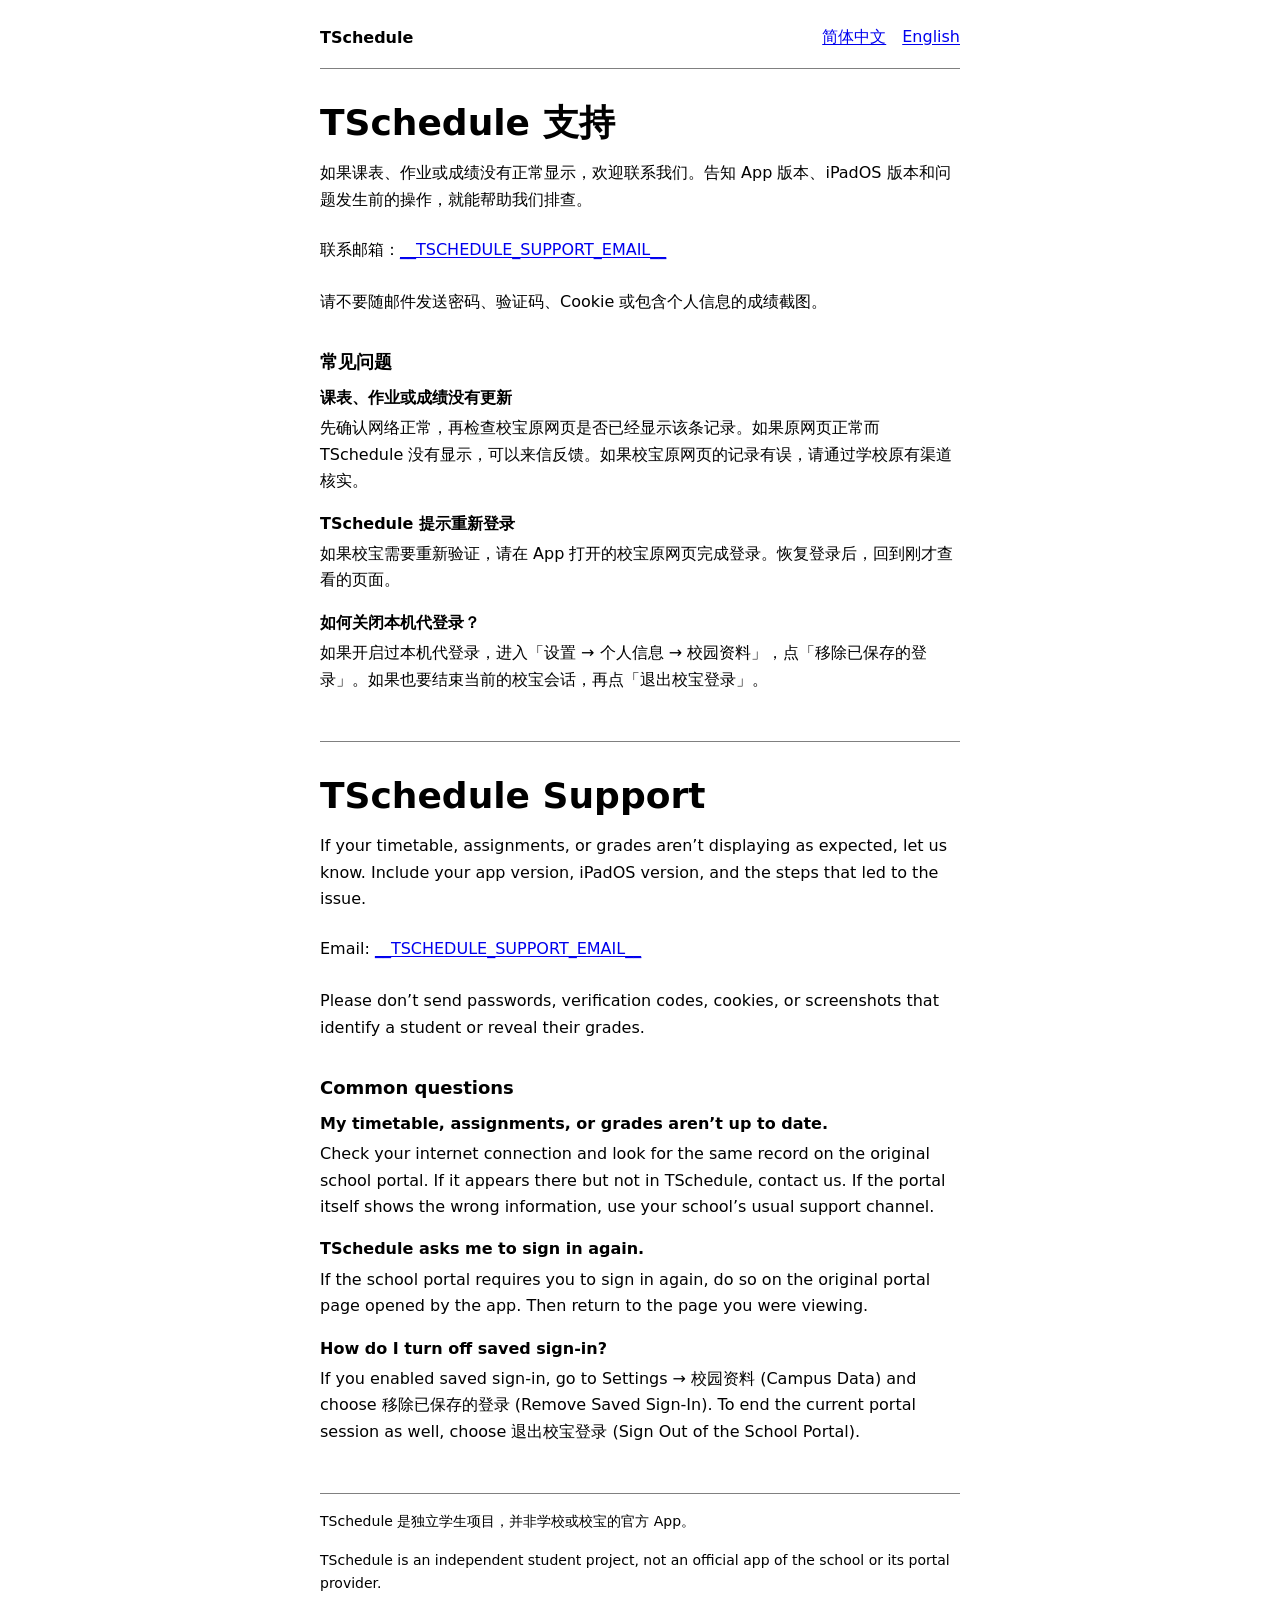
==== docs/tschedule-support/index.html @ 207863bd "Add TSchedule native iPad app, demo service and project documentation" ====
<!doctype html>
<html lang="zh-Hans">
<head>
  <meta charset="utf-8">
  <meta name="viewport" content="width=device-width, initial-scale=1">
  <meta name="description" content="获取 TSchedule for iPad 的帮助与联系方式。Get help with TSchedule for iPad.">
  <title>TSchedule 支持 · App Support</title>
  <style>
    :root {
      color-scheme: light dark;
      --color-background-primary: Canvas;
      --color-text-primary: CanvasText;
      --color-border-default: GrayText;
      --color-action-primary: LinkText;
      --color-action-visited: VisitedText;
      --spacing-small: 0.5rem;
      --spacing-medium: 1rem;
      --spacing-large: 2rem;
      --spacing-section: 3rem;
      font-family: system-ui, sans-serif;
      line-height: 1.65;
    }

    body {
      margin: 0;
      background: var(--color-background-primary);
      color: var(--color-text-primary);
    }

    .page {
      max-inline-size: 40rem;
      margin-inline: auto;
      padding: var(--spacing-medium) clamp(1rem, 5vw, 2rem) var(--spacing-section);
    }

    .masthead {
      display: flex;
      flex-wrap: wrap;
      align-items: center;
      justify-content: space-between;
      column-gap: var(--spacing-large);
      padding-block-end: var(--spacing-small);
      border-block-end: 1px solid var(--color-border-default);
    }

    .wordmark { font-weight: 700; }

    .languages {
      display: flex;
      flex-wrap: wrap;
      gap: 0 var(--spacing-medium);
    }

    a {
      color: var(--color-action-primary);
      overflow-wrap: anywhere;
      text-underline-offset: 0.15em;
    }

    a:visited { color: var(--color-action-visited); }

    a:hover { text-decoration-thickness: 0.13em; }

    a:focus-visible {
      outline: 2px solid var(--color-action-primary);
      outline-offset: 4px;
    }

    .languages a, .contact a {
      display: inline-block;
      box-sizing: border-box;
      min-block-size: 2.75rem;
      max-inline-size: 100%;
      padding-block: var(--spacing-small);
    }

    section {
      scroll-margin-block-start: var(--spacing-medium);
      padding-block-start: var(--spacing-large);
    }

    section + section, footer {
      margin-block-start: var(--spacing-section);
      border-block-start: 1px solid var(--color-border-default);
    }

    .support-title {
      margin: 0 0 var(--spacing-medium);
      font-size: clamp(1.65rem, 4vw, 2.25rem);
      line-height: 1.2;
    }

    .questions-title {
      margin: var(--spacing-large) 0 var(--spacing-small);
      font-size: 1.125rem;
    }

    p, dl, dd { margin: 0; }

    p + p, dt:not(:first-child) { margin-block-start: var(--spacing-medium); }

    dt { font-weight: 600; }

    dd { margin-block-start: 0.25rem; }

    .contact { font-style: normal; }

    footer {
      padding-block-start: var(--spacing-medium);
      font-size: 0.875rem;
    }
  </style>
</head>
<body>
  <div class="page">
    <header class="masthead">
      <span class="wordmark" lang="en">TSchedule</span>
      <nav class="languages" aria-label="页面语言 / Languages">
        <a href="#zh-hans">简体中文</a>
        <a href="#en" lang="en">English</a>
      </nav>
    </header>

    <main>
      <section id="zh-hans" aria-labelledby="support-zh">
        <h1 id="support-zh" class="support-title">TSchedule 支持</h1>
        <p>如果课表、作业或成绩没有正常显示，欢迎联系我们。告知 App 版本、iPadOS 版本和问题发生前的操作，就能帮助我们排查。</p>
        <p class="contact">联系邮箱：<a href="mailto:__TSCHEDULE_SUPPORT_EMAIL__">__TSCHEDULE_SUPPORT_EMAIL__</a></p>
        <p>请不要随邮件发送密码、验证码、<span lang="en">Cookie</span> 或包含个人信息的成绩截图。</p>

        <h2 class="questions-title">常见问题</h2>
        <dl>
          <dt>课表、作业或成绩没有更新</dt>
          <dd>先确认网络正常，再检查校宝原网页是否已经显示该条记录。如果原网页正常而 TSchedule 没有显示，可以来信反馈。如果校宝原网页的记录有误，请通过学校原有渠道核实。</dd>

          <dt>TSchedule 提示重新登录</dt>
          <dd>如果校宝需要重新验证，请在 App 打开的校宝原网页完成登录。恢复登录后，回到刚才查看的页面。</dd>

          <dt>如何关闭本机代登录？</dt>
          <dd>如果开启过本机代登录，进入「设置 → 个人信息 → 校园资料」，点「移除已保存的登录」。如果也要结束当前的校宝会话，再点「退出校宝登录」。</dd>
        </dl>
      </section>

      <section id="en" lang="en" aria-labelledby="support-en">
        <h2 id="support-en" class="support-title">TSchedule Support</h2>
        <p>If your timetable, assignments, or grades aren’t displaying as expected, let us know. Include your app version, iPadOS version, and the steps that led to the issue.</p>
        <p class="contact">Email: <a href="mailto:__TSCHEDULE_SUPPORT_EMAIL__">__TSCHEDULE_SUPPORT_EMAIL__</a></p>
        <p>Please don’t send passwords, verification codes, cookies, or screenshots that identify a student or reveal their grades.</p>

        <h3 class="questions-title">Common questions</h3>
        <dl>
          <dt>My timetable, assignments, or grades aren’t up to date.</dt>
          <dd>Check your internet connection and look for the same record on the original school portal. If it appears there but not in TSchedule, contact us. If the portal itself shows the wrong information, use your school’s usual support channel.</dd>

          <dt>TSchedule asks me to sign in again.</dt>
          <dd>If the school portal requires you to sign in again, do so on the original portal page opened by the app. Then return to the page you were viewing.</dd>

          <dt>How do I turn off saved sign-in?</dt>
          <dd>If you enabled saved sign-in, go to Settings → <span lang="zh-Hans">校园资料</span> (Campus Data) and choose <span lang="zh-Hans">移除已保存的登录</span> (Remove Saved Sign-In). To end the current portal session as well, choose <span lang="zh-Hans">退出校宝登录</span> (Sign Out of the School Portal).</dd>
        </dl>
      </section>
    </main>

    <footer>
      <p>TSchedule 是独立学生项目，并非学校或校宝的官方 App。</p>
      <p lang="en">TSchedule is an independent student project, not an official app of the school or its portal provider.</p>
    </footer>
  </div>
</body>
</html>
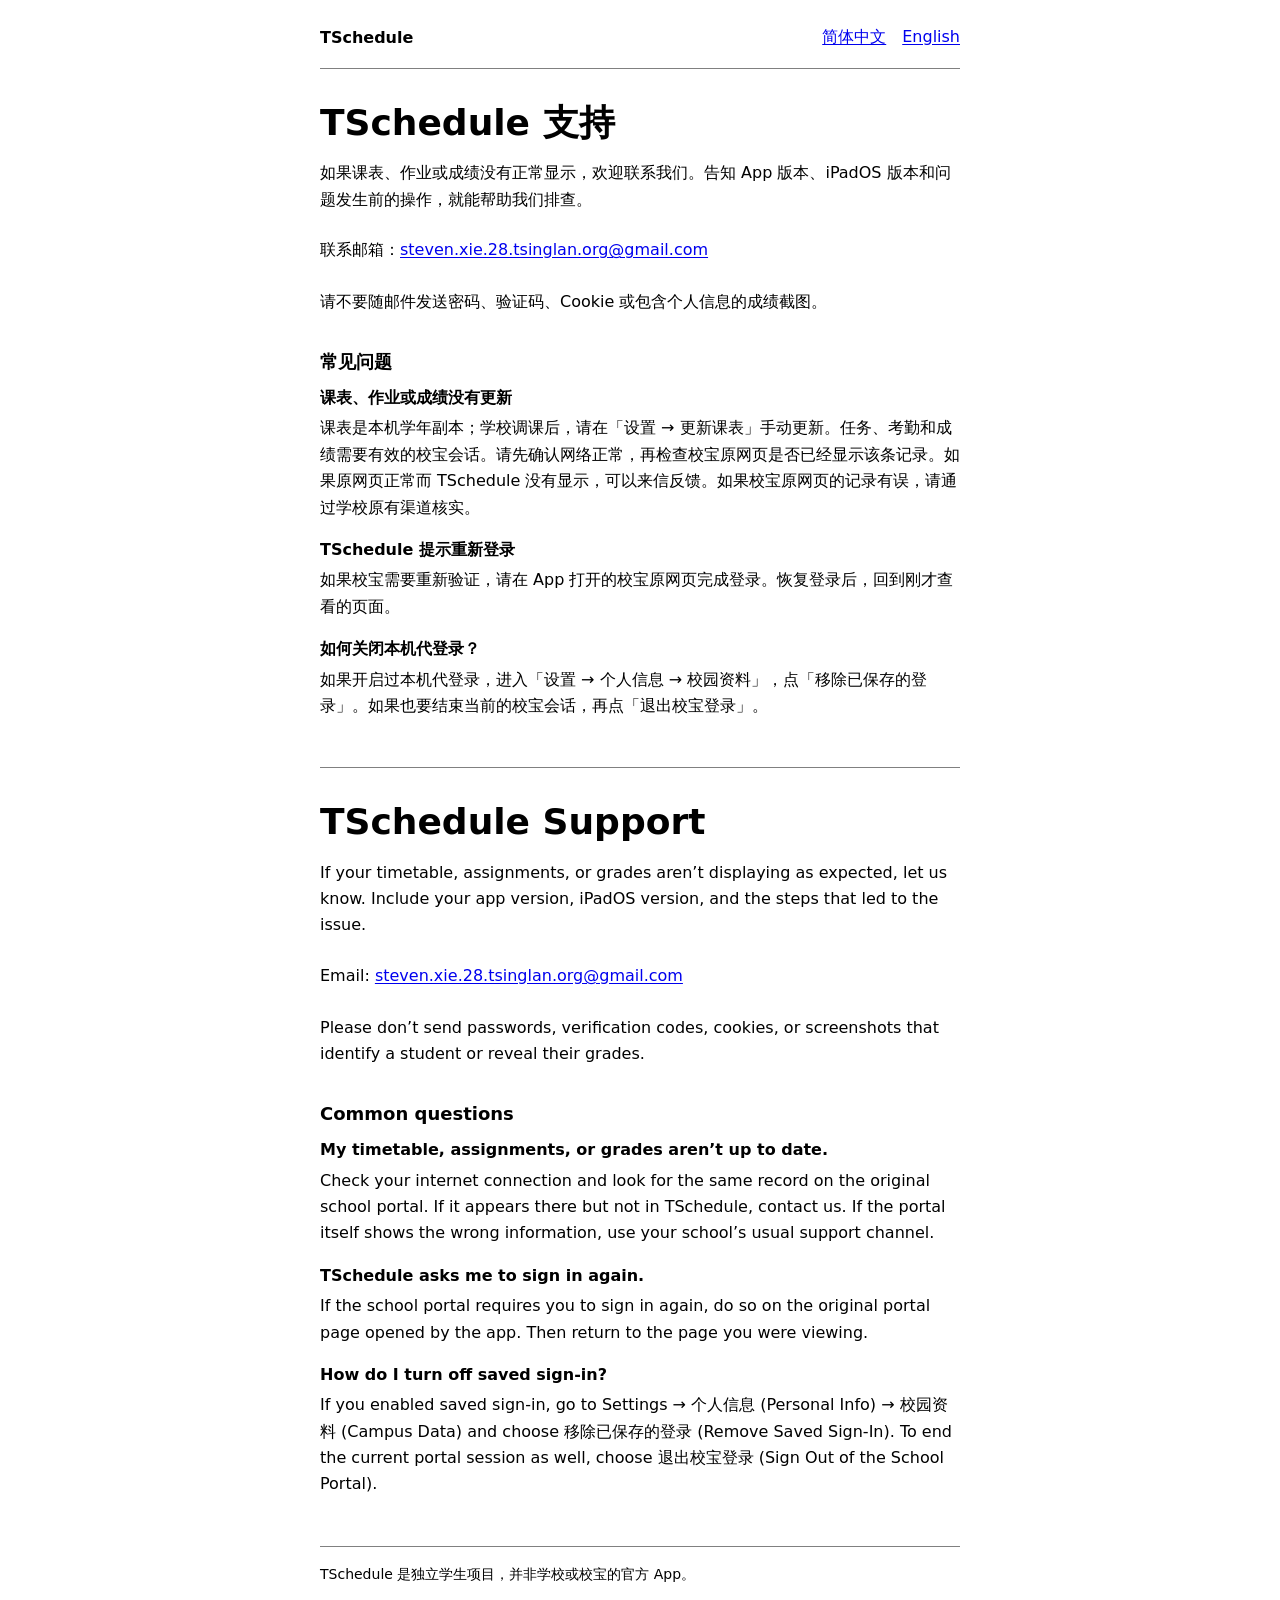
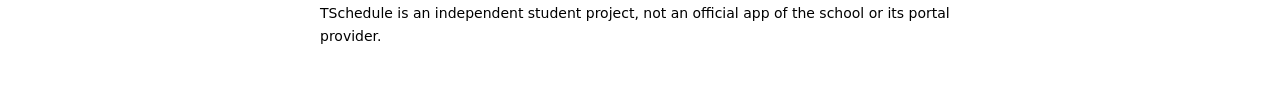
==== commit dbc5ab3a: "feat(ipados): schedule private class alerts from the saved rotation timetable Ship the cached school" ====
--- a/docs/tschedule-support/index.html
+++ b/docs/tschedule-support/index.html
@@ -125,13 +125,13 @@
       <section id="zh-hans" aria-labelledby="support-zh">
         <h1 id="support-zh" class="support-title">TSchedule 支持</h1>
         <p>如果课表、作业或成绩没有正常显示，欢迎联系我们。告知 App 版本、iPadOS 版本和问题发生前的操作，就能帮助我们排查。</p>
-        <p class="contact">联系邮箱：<a href="mailto:__TSCHEDULE_SUPPORT_EMAIL__">__TSCHEDULE_SUPPORT_EMAIL__</a></p>
+        <p class="contact">联系邮箱：<a href="mailto:steven.xie.28.tsinglan.org@gmail.com">steven.xie.28.tsinglan.org@gmail.com</a></p>
         <p>请不要随邮件发送密码、验证码、<span lang="en">Cookie</span> 或包含个人信息的成绩截图。</p>
 
         <h2 class="questions-title">常见问题</h2>
         <dl>
           <dt>课表、作业或成绩没有更新</dt>
-          <dd>先确认网络正常，再检查校宝原网页是否已经显示该条记录。如果原网页正常而 TSchedule 没有显示，可以来信反馈。如果校宝原网页的记录有误，请通过学校原有渠道核实。</dd>
+          <dd>课表是本机学年副本；学校调课后，请在「设置 → 更新课表」手动更新。任务、考勤和成绩需要有效的校宝会话。请先确认网络正常，再检查校宝原网页是否已经显示该条记录。如果原网页正常而 TSchedule 没有显示，可以来信反馈。如果校宝原网页的记录有误，请通过学校原有渠道核实。</dd>
 
           <dt>TSchedule 提示重新登录</dt>
           <dd>如果校宝需要重新验证，请在 App 打开的校宝原网页完成登录。恢复登录后，回到刚才查看的页面。</dd>
@@ -144,7 +144,7 @@
       <section id="en" lang="en" aria-labelledby="support-en">
         <h2 id="support-en" class="support-title">TSchedule Support</h2>
         <p>If your timetable, assignments, or grades aren’t displaying as expected, let us know. Include your app version, iPadOS version, and the steps that led to the issue.</p>
-        <p class="contact">Email: <a href="mailto:__TSCHEDULE_SUPPORT_EMAIL__">__TSCHEDULE_SUPPORT_EMAIL__</a></p>
+        <p class="contact">Email: <a href="mailto:steven.xie.28.tsinglan.org@gmail.com">steven.xie.28.tsinglan.org@gmail.com</a></p>
         <p>Please don’t send passwords, verification codes, cookies, or screenshots that identify a student or reveal their grades.</p>
 
         <h3 class="questions-title">Common questions</h3>
@@ -156,7 +156,7 @@
           <dd>If the school portal requires you to sign in again, do so on the original portal page opened by the app. Then return to the page you were viewing.</dd>
 
           <dt>How do I turn off saved sign-in?</dt>
-          <dd>If you enabled saved sign-in, go to Settings → <span lang="zh-Hans">校园资料</span> (Campus Data) and choose <span lang="zh-Hans">移除已保存的登录</span> (Remove Saved Sign-In). To end the current portal session as well, choose <span lang="zh-Hans">退出校宝登录</span> (Sign Out of the School Portal).</dd>
+          <dd>If you enabled saved sign-in, go to Settings → <span lang="zh-Hans">个人信息</span> (Personal Info) → <span lang="zh-Hans">校园资料</span> (Campus Data) and choose <span lang="zh-Hans">移除已保存的登录</span> (Remove Saved Sign-In). To end the current portal session as well, choose <span lang="zh-Hans">退出校宝登录</span> (Sign Out of the School Portal).</dd>
         </dl>
       </section>
     </main>
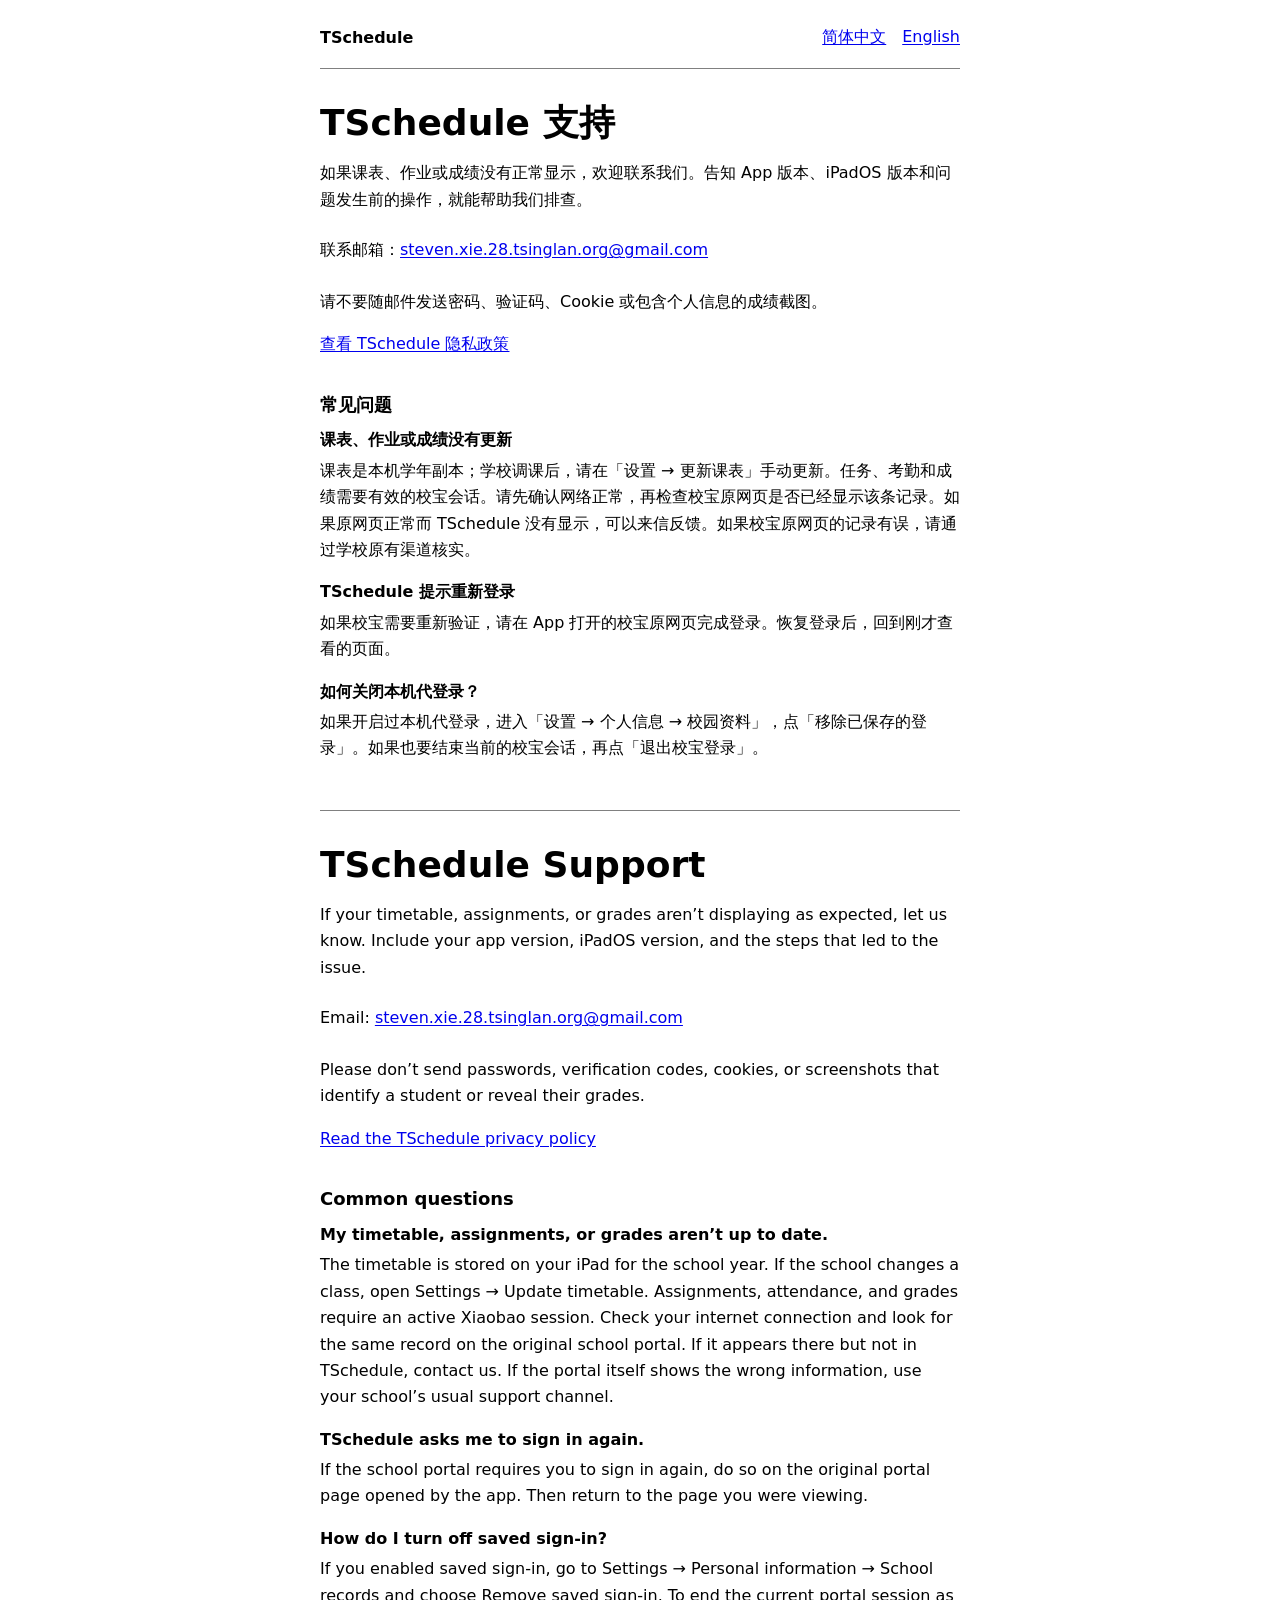
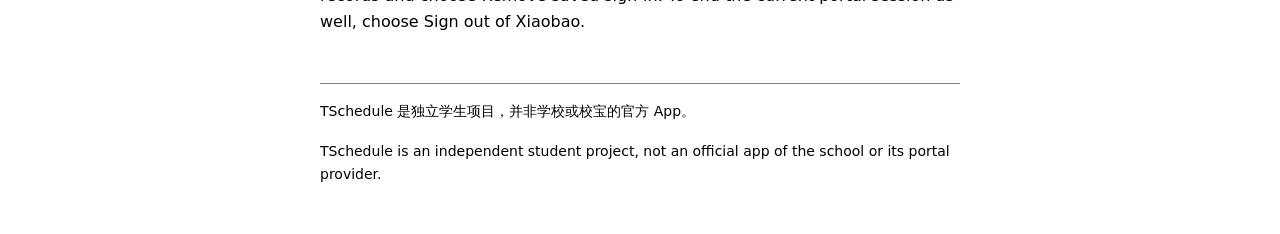
==== commit 6a8c95e5: "feat(ipados): ship offline timetable and grades workflows Retain verified academic data across launc" ====
--- a/docs/tschedule-support/index.html
+++ b/docs/tschedule-support/index.html
@@ -127,6 +127,7 @@
         <p>如果课表、作业或成绩没有正常显示，欢迎联系我们。告知 App 版本、iPadOS 版本和问题发生前的操作，就能帮助我们排查。</p>
         <p class="contact">联系邮箱：<a href="mailto:steven.xie.28.tsinglan.org@gmail.com">steven.xie.28.tsinglan.org@gmail.com</a></p>
         <p>请不要随邮件发送密码、验证码、<span lang="en">Cookie</span> 或包含个人信息的成绩截图。</p>
+        <p><a href="https://mantatche.com/tschedule/privacy/#zh-hans">查看 TSchedule 隐私政策</a></p>
 
         <h2 class="questions-title">常见问题</h2>
         <dl>
@@ -146,17 +147,18 @@
         <p>If your timetable, assignments, or grades aren’t displaying as expected, let us know. Include your app version, iPadOS version, and the steps that led to the issue.</p>
         <p class="contact">Email: <a href="mailto:steven.xie.28.tsinglan.org@gmail.com">steven.xie.28.tsinglan.org@gmail.com</a></p>
         <p>Please don’t send passwords, verification codes, cookies, or screenshots that identify a student or reveal their grades.</p>
+        <p><a href="https://mantatche.com/tschedule/privacy/#en">Read the TSchedule privacy policy</a></p>
 
         <h3 class="questions-title">Common questions</h3>
         <dl>
           <dt>My timetable, assignments, or grades aren’t up to date.</dt>
-          <dd>Check your internet connection and look for the same record on the original school portal. If it appears there but not in TSchedule, contact us. If the portal itself shows the wrong information, use your school’s usual support channel.</dd>
+          <dd>The timetable is stored on your iPad for the school year. If the school changes a class, open Settings → Update timetable. Assignments, attendance, and grades require an active Xiaobao session. Check your internet connection and look for the same record on the original school portal. If it appears there but not in TSchedule, contact us. If the portal itself shows the wrong information, use your school’s usual support channel.</dd>
 
           <dt>TSchedule asks me to sign in again.</dt>
           <dd>If the school portal requires you to sign in again, do so on the original portal page opened by the app. Then return to the page you were viewing.</dd>
 
           <dt>How do I turn off saved sign-in?</dt>
-          <dd>If you enabled saved sign-in, go to Settings → <span lang="zh-Hans">个人信息</span> (Personal Info) → <span lang="zh-Hans">校园资料</span> (Campus Data) and choose <span lang="zh-Hans">移除已保存的登录</span> (Remove Saved Sign-In). To end the current portal session as well, choose <span lang="zh-Hans">退出校宝登录</span> (Sign Out of the School Portal).</dd>
+          <dd>If you enabled saved sign-in, go to Settings → Personal information → School records and choose Remove saved sign-in. To end the current portal session as well, choose Sign out of Xiaobao.</dd>
         </dl>
       </section>
     </main>
